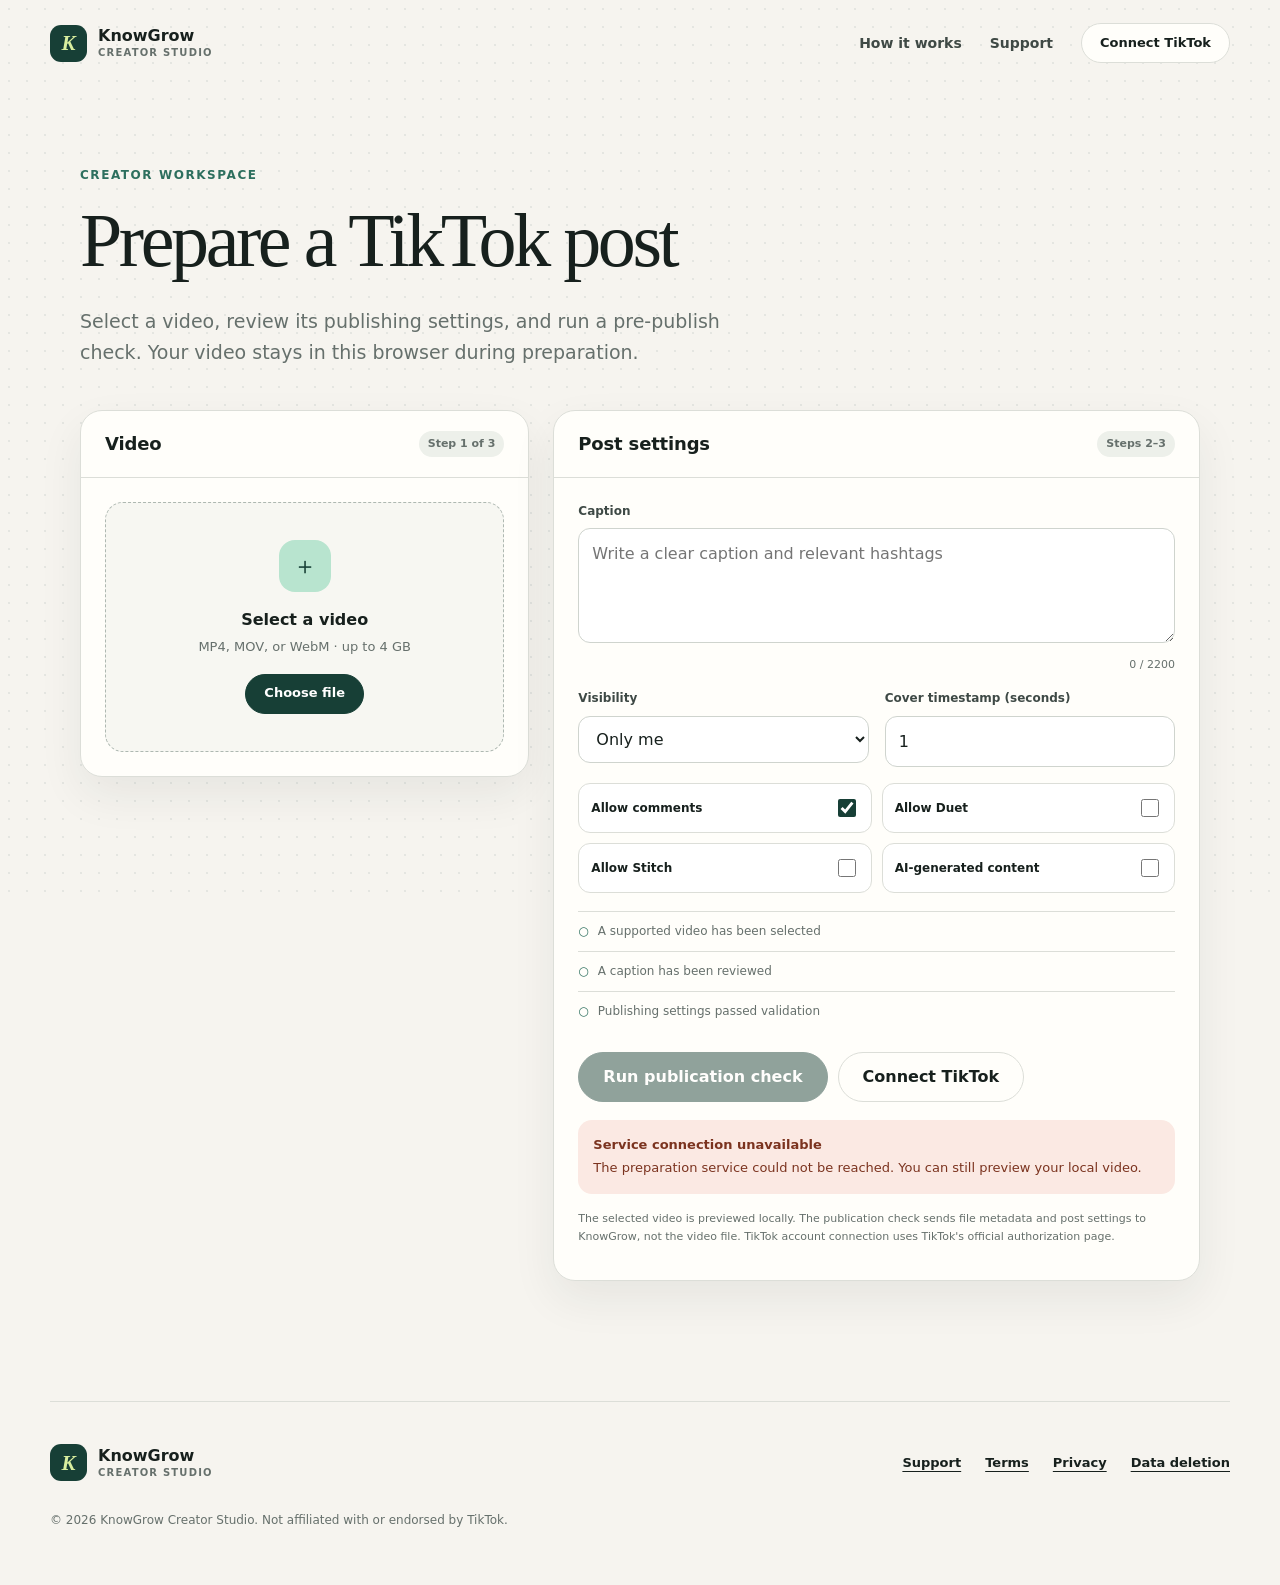
==== app/index.html @ 48f5e984 "Build public KnowGrow Creator Studio website" ====
<!doctype html>
<html lang="en">
  <head>
    <meta charset="utf-8" />
    <meta name="viewport" content="width=device-width, initial-scale=1" />
    <title>Creator Studio | KnowGrow</title>
    <meta name="description" content="Prepare, validate, and review a TikTok video before connecting your account and publishing." />
    <meta name="theme-color" content="#f6f4ef" />
    <link rel="icon" href="../favicon.svg" type="image/svg+xml" />
    <link rel="stylesheet" href="../styles.css" />
  </head>
  <body class="page-shell">
    <header class="site-header">
      <a class="brand" href="../"><span class="brand-mark">K</span><span>KnowGrow <small>Creator Studio</small></span></a>
      <nav class="site-nav" aria-label="Studio navigation">
        <a href="../#how-it-works">How it works</a>
        <a href="../support/">Support</a>
        <a class="button button-small button-secondary" href="https://tiktok-content-api.onrender.com/tiktok/oauth/start" rel="external">Connect TikTok</a>
      </nav>
    </header>

    <main class="page page-wide">
      <p class="eyebrow">Creator workspace</p>
      <h1>Prepare a TikTok post</h1>
      <p class="lead">Select a video, review its publishing settings, and run a pre-publish check. Your video stays in this browser during preparation.</p>
      <noscript><p class="noscript">JavaScript is required to preview and validate a local video.</p></noscript>

      <div class="studio-layout">
        <section class="panel" aria-labelledby="video-panel-title">
          <div class="panel-header">
            <h2 id="video-panel-title">Video</h2>
            <span class="step-pill">Step 1 of 3</span>
          </div>
          <div class="panel-body">
            <label class="drop-zone" id="dropZone" for="videoFile">
              <input id="videoFile" type="file" accept="video/mp4,video/quicktime,video/webm" />
              <span>
                <span class="upload-icon">＋</span>
                <strong>Select a video</strong>
                <p>MP4, MOV, or WebM · up to 4 GB</p>
                <span class="button button-small">Choose file</span>
              </span>
            </label>

            <div class="file-summary" id="fileSummary">
              <video class="video-preview" id="videoPreview" controls playsinline></video>
              <div class="file-meta">
                <div class="meta-item"><span>File</span><strong id="fileName">—</strong></div>
                <div class="meta-item"><span>Size</span><strong id="fileSize">—</strong></div>
                <div class="meta-item"><span>Duration</span><strong id="fileDuration">—</strong></div>
                <div class="meta-item"><span>Frame</span><strong id="fileFrame">—</strong></div>
              </div>
              <div class="action-stack">
                <button class="button button-small button-secondary" id="replaceVideo" type="button">Replace video</button>
              </div>
            </div>
          </div>
        </section>

        <section class="panel" aria-labelledby="settings-panel-title">
          <div class="panel-header">
            <h2 id="settings-panel-title">Post settings</h2>
            <span class="step-pill">Steps 2–3</span>
          </div>
          <div class="panel-body">
            <form id="postForm">
              <div class="form-grid">
                <label class="field field-full">
                  <span>Caption</span>
                  <textarea id="caption" maxlength="2200" required placeholder="Write a clear caption and relevant hashtags"></textarea>
                  <div class="character-count"><span id="captionCount">0</span> / 2200</div>
                </label>
                <label class="field">
                  <span>Visibility</span>
                  <select id="privacyLevel">
                    <option value="SELF_ONLY">Only me</option>
                    <option value="MUTUAL_FOLLOW_FRIENDS">Friends</option>
                    <option value="PUBLIC_TO_EVERYONE">Public</option>
                  </select>
                </label>
                <label class="field">
                  <span>Cover timestamp (seconds)</span>
                  <input id="coverTimestamp" type="number" min="0" step="0.1" value="1" />
                </label>

                <div class="toggle-grid">
                  <label class="toggle-card"><span>Allow comments</span><input id="allowComment" type="checkbox" checked /></label>
                  <label class="toggle-card"><span>Allow Duet</span><input id="allowDuet" type="checkbox" /></label>
                  <label class="toggle-card"><span>Allow Stitch</span><input id="allowStitch" type="checkbox" /></label>
                  <label class="toggle-card"><span>AI-generated content</span><input id="isAigc" type="checkbox" /></label>
                </div>
              </div>

              <ul class="checklist" aria-label="Publication checklist">
                <li id="checkVideo">A supported video has been selected</li>
                <li id="checkCaption">A caption has been reviewed</li>
                <li id="checkValidation">Publishing settings passed validation</li>
              </ul>

              <div class="action-stack">
                <button class="button" id="validateButton" type="submit" disabled>Run publication check</button>
                <a class="button button-secondary" id="connectButton" href="https://tiktok-content-api.onrender.com/tiktok/oauth/start" rel="external">Connect TikTok</a>
              </div>
              <div class="status-box" id="statusBox" role="status" aria-live="polite">
                <strong>Waiting for a video</strong>
                Select a video to begin the review.
              </div>
              <p class="privacy-note">The selected video is previewed locally. The publication check sends file metadata and post settings to KnowGrow, not the video file. TikTok account connection uses TikTok's official authorization page.</p>
            </form>
          </div>
        </section>
      </div>
    </main>

    <footer class="site-footer">
      <div class="brand footer-brand"><span class="brand-mark">K</span><span>KnowGrow <small>Creator Studio</small></span></div>
      <div class="footer-links"><a href="../support/">Support</a><a href="../terms/">Terms</a><a href="../privacy/">Privacy</a><a href="../data-deletion/">Data deletion</a></div>
      <p>© 2026 KnowGrow Creator Studio. Not affiliated with or endorsed by TikTok.</p>
    </footer>
    <script src="./studio.js" defer></script>
  </body>
</html>
---- styles.css ----
:root {
  color-scheme: light;
  --ink: #17201d;
  --muted: #66706c;
  --line: #dcded8;
  --paper: #f6f4ef;
  --white: #fffefa;
  --forest: #173f36;
  --mint: #b8e4cf;
  --lime: #d9ef9f;
  --orange: #f37a4a;
  --shadow: 0 30px 70px rgba(28, 48, 40, 0.12);
}

* { box-sizing: border-box; }
html { scroll-behavior: smooth; }
body {
  margin: 0;
  min-height: 100vh;
  background: var(--paper);
  color: var(--ink);
  font-family: Inter, ui-sans-serif, system-ui, -apple-system, BlinkMacSystemFont, "Segoe UI", sans-serif;
  line-height: 1.6;
}
body::before {
  position: fixed;
  inset: 0;
  z-index: -1;
  background-image: radial-gradient(rgba(23, 63, 54, 0.075) 0.8px, transparent 0.8px);
  background-size: 18px 18px;
  content: "";
  pointer-events: none;
}
a { color: inherit; text-underline-offset: 4px; }
button, input, textarea, select { font: inherit; }
button, .button { cursor: pointer; }

.site-header {
  display: flex;
  width: min(1180px, calc(100vw - 40px));
  min-height: 86px;
  align-items: center;
  justify-content: space-between;
  margin: 0 auto;
}
.brand { display: inline-flex; align-items: center; gap: 11px; font-weight: 800; line-height: 1.05; text-decoration: none; }
.brand small { display: block; margin-top: 3px; color: var(--muted); font-size: 10px; font-weight: 700; letter-spacing: .12em; text-transform: uppercase; }
.brand-mark { display: grid; width: 37px; height: 37px; place-items: center; border-radius: 11px; background: var(--forest); color: var(--lime); font-family: Georgia, serif; font-size: 21px; font-style: italic; }
.site-nav { display: flex; align-items: center; gap: 28px; }
.site-nav > a:not(.button) { color: #3f4945; font-size: 14px; font-weight: 650; text-decoration: none; }
.site-nav > a:hover { color: var(--forest); }

.button {
  display: inline-flex;
  min-height: 50px;
  align-items: center;
  justify-content: center;
  border: 1px solid var(--forest);
  border-radius: 999px;
  padding: 0 24px;
  background: var(--forest);
  color: #fff;
  font-weight: 800;
  text-decoration: none;
  transition: transform .18s ease, box-shadow .18s ease;
}
.button:hover { transform: translateY(-2px); box-shadow: 0 12px 25px rgba(23, 63, 54, .2); }
.button-small { min-height: 40px; padding: 0 18px; font-size: 13px; }
.button-secondary { border-color: var(--line); background: var(--white); color: var(--ink); }
.button-light { border-color: var(--lime); background: var(--lime); color: var(--forest); }
.button[disabled], button[disabled] { cursor: not-allowed; opacity: .48; transform: none; box-shadow: none; }
.text-link { color: var(--forest); font-weight: 800; text-decoration: none; }
.text-link span { display: inline-block; margin-left: 5px; transition: transform .18s ease; }
.text-link:hover span { transform: translateX(4px); }

.hero {
  display: grid;
  width: min(1180px, calc(100vw - 40px));
  grid-template-columns: minmax(0, .9fr) minmax(520px, 1.1fr);
  gap: 64px;
  align-items: center;
  margin: 58px auto 120px;
}
.eyebrow { margin: 0 0 18px; color: #2d6f5e; font-size: 12px; font-weight: 900; letter-spacing: .13em; text-transform: uppercase; }
h1, h2, h3, p { margin-top: 0; }
h1 { margin-bottom: 0; font-family: Georgia, "Times New Roman", serif; font-size: clamp(54px, 6vw, 82px); font-weight: 500; letter-spacing: -.045em; line-height: .98; }
h1 em { color: #2d6f5e; font-weight: 500; }
h2 { margin-bottom: 18px; font-family: Georgia, "Times New Roman", serif; font-size: clamp(38px, 4.6vw, 62px); font-weight: 500; letter-spacing: -.035em; line-height: 1.03; }
h3 { margin-bottom: 9px; font-size: 20px; line-height: 1.25; }
.lead { max-width: 650px; margin: 28px 0 0; color: var(--muted); font-size: 19px; line-height: 1.65; }
.hero-actions { display: flex; align-items: center; gap: 24px; margin-top: 34px; }
.trust-list { display: flex; flex-wrap: wrap; gap: 10px 24px; margin: 30px 0 0; padding: 0; color: var(--muted); font-size: 12px; font-weight: 700; list-style: none; }
.trust-list li::before { margin-right: 7px; color: #2d6f5e; content: "✓"; }

.product-preview { border: 1px solid #cfd5ce; border-radius: 26px; background: rgba(255, 254, 250, .92); box-shadow: var(--shadow); overflow: hidden; transform: rotate(1deg); }
.preview-header { display: flex; min-height: 66px; align-items: center; gap: 16px; border-bottom: 1px solid var(--line); padding: 0 22px; }
.preview-header strong { flex: 1; }
.preview-dots { display: flex; gap: 5px; }
.preview-dots i { width: 7px; height: 7px; border-radius: 50%; background: #c6cbc6; }
.ready-pill { border-radius: 999px; padding: 5px 10px; background: #e5f4e8; color: #256246; font-size: 11px; font-weight: 800; }
.preview-content { display: grid; grid-template-columns: .86fr 1.14fr; min-height: 480px; }
.video-card, .settings-card { padding: 28px; }
.video-card { position: relative; border-right: 1px solid var(--line); background: #eff0e9; }
.video-ratio { position: absolute; top: 38px; left: 38px; z-index: 1; border-radius: 999px; padding: 4px 9px; background: rgba(23,32,29,.78); color: white; font-size: 11px; font-weight: 800; }
.video-art { display: grid; width: 100%; aspect-ratio: 9 / 14; max-height: 360px; place-items: center; border-radius: 18px; background: radial-gradient(circle at 58% 32%, #f7c2a7 0 7%, transparent 8%), radial-gradient(circle at 43% 37%, #20362f 0 2%, transparent 3%), linear-gradient(145deg, #a5d8cb, #f4e1c6 50%, #f2ad65); }
.play-icon { display: grid; width: 48px; height: 48px; place-items: center; border-radius: 50%; background: rgba(255,255,255,.88); color: var(--forest); font-size: 14px; box-shadow: 0 8px 30px rgba(0,0,0,.16); }
.video-card strong, .video-card small { display: block; }
.video-card strong { margin-top: 15px; font-size: 13px; }
.video-card small { color: var(--muted); }
.settings-card { display: flex; flex-direction: column; }
.field-label { margin: 8px 0 7px; color: var(--muted); font-size: 11px; font-weight: 800; letter-spacing: .08em; text-transform: uppercase; }
.settings-card > p, .select-preview { min-height: 54px; margin: 0 0 15px; border: 1px solid var(--line); border-radius: 11px; padding: 13px; background: white; font-size: 13px; }
.select-preview { display: flex; align-items: center; justify-content: space-between; }
.setting-row { display: flex; justify-content: space-between; border-bottom: 1px solid var(--line); padding: 12px 2px; font-size: 13px; }
.setting-row b { color: #2d6f5e; }
.review-bar { display: flex; justify-content: space-between; margin-top: auto; border-radius: 12px; padding: 14px; background: var(--forest); color: white; font-size: 12px; }
.review-bar strong { color: var(--lime); }

.section { width: min(1180px, calc(100vw - 40px)); margin: 0 auto; padding: 110px 0; }
.section-heading { max-width: 780px; margin-bottom: 48px; }
.section-heading > p:last-child { max-width: 620px; color: var(--muted); font-size: 18px; }
.section-heading.compact { margin-bottom: 32px; }
.feature-grid { display: grid; grid-template-columns: repeat(4, 1fr); border-top: 1px solid var(--line); border-bottom: 1px solid var(--line); }
.feature-card { min-height: 300px; border-right: 1px solid var(--line); padding: 32px 26px; }
.feature-card:last-child { border: 0; }
.feature-number { display: inline-grid; width: 34px; height: 34px; place-items: center; margin-bottom: 80px; border: 1px solid #bfc6be; border-radius: 50%; color: #2d6f5e; font-size: 11px; font-weight: 900; }
.feature-card p { color: var(--muted); font-size: 14px; }

.process-section { display: grid; grid-template-columns: .9fr 1.1fr; gap: 80px; }
.process-list { margin: 0; padding: 0; list-style: none; }
.process-list li { display: grid; grid-template-columns: 48px 1fr; gap: 18px; border-top: 1px solid var(--line); padding: 24px 0; }
.process-list li:last-child { border-bottom: 1px solid var(--line); }
.process-list li > span { display: grid; width: 34px; height: 34px; place-items: center; border-radius: 10px; background: var(--mint); color: var(--forest); font-weight: 900; }
.process-list strong { font-size: 18px; }
.process-list p { margin: 4px 0 0; color: var(--muted); }

.safety-section { display: grid; grid-template-columns: .9fr 1.1fr; gap: 80px; border-radius: 28px; padding: 76px; background: var(--forest); color: white; }
.safety-section .eyebrow { color: var(--lime); }
.safety-grid { display: grid; grid-template-columns: 1fr 1fr; gap: 30px; }
.safety-grid p { color: #c9d7d2; }
.safety-grid strong { color: white; }
.cta-section { display: flex; width: min(1180px, calc(100vw - 40px)); align-items: center; justify-content: space-between; gap: 40px; margin: 120px auto; border-radius: 28px; padding: 62px; background: var(--orange); color: #241914; }
.cta-section h2 { margin-bottom: 9px; }
.cta-section p { max-width: 640px; margin-bottom: 0; }
.cta-section .eyebrow { color: #5c2a17; }

.site-footer { display: grid; width: min(1180px, calc(100vw - 40px)); grid-template-columns: 1fr auto; gap: 30px; align-items: center; margin: 0 auto; border-top: 1px solid var(--line); padding: 42px 0 54px; }
.footer-links { display: flex; flex-wrap: wrap; gap: 24px; font-size: 13px; font-weight: 700; }
.site-footer > p { grid-column: 1 / -1; margin: 0; color: var(--muted); font-size: 12px; }

/* Shared legal and support pages */
.page-shell { min-height: 100vh; }
.page { width: min(820px, calc(100vw - 40px)); margin: 0 auto; padding: 80px 0 120px; }
.page-wide { width: min(1120px, calc(100vw - 40px)); }
.page h1 { font-size: clamp(48px, 7vw, 76px); }
.page .lead { margin-bottom: 42px; }
.legal section, .support-card { margin-top: 40px; border-top: 1px solid var(--line); padding-top: 28px; }
.legal h2 { margin-bottom: 12px; font-family: inherit; font-size: 22px; font-weight: 800; letter-spacing: -.02em; }
.legal p, .support-card p, .support-card li { color: #505a56; }
.updated { margin-top: 18px; color: var(--muted); }
.back { margin-top: 56px; }
.back a { color: var(--forest); font-weight: 800; }
.support-grid { display: grid; grid-template-columns: repeat(2, 1fr); gap: 20px; }
.support-card { margin-top: 0; border: 1px solid var(--line); border-radius: 18px; padding: 26px; background: var(--white); }
.support-card h2 { margin-bottom: 8px; font-family: inherit; font-size: 21px; font-weight: 800; }

/* Creator workspace */
.studio-layout { display: grid; grid-template-columns: minmax(340px, .82fr) minmax(440px, 1.18fr); gap: 24px; align-items: start; }
.panel { border: 1px solid var(--line); border-radius: 22px; background: var(--white); box-shadow: 0 18px 45px rgba(28,48,40,.07); overflow: hidden; }
.panel-header { display: flex; align-items: center; justify-content: space-between; border-bottom: 1px solid var(--line); padding: 20px 24px; }
.panel-header h2 { margin: 0; font-family: inherit; font-size: 18px; font-weight: 850; letter-spacing: -.01em; }
.step-pill { border-radius: 999px; padding: 4px 9px; background: #edf0ea; color: var(--muted); font-size: 11px; font-weight: 800; }
.panel-body { padding: 24px; }
.drop-zone { display: grid; min-height: 250px; place-items: center; border: 1.5px dashed #aeb8b1; border-radius: 18px; padding: 30px; background: #f7f7f2; text-align: center; transition: border-color .18s, background .18s; }
.drop-zone.dragover { border-color: #2d6f5e; background: #edf7f1; }
.drop-zone input { position: absolute; width: 1px; height: 1px; opacity: 0; }
.upload-icon { display: grid; width: 52px; height: 52px; place-items: center; margin: 0 auto 15px; border-radius: 16px; background: var(--mint); color: var(--forest); font-size: 24px; font-weight: 400; }
.drop-zone strong { display: block; }
.drop-zone p { margin: 4px 0 16px; color: var(--muted); font-size: 13px; }
.file-summary { display: none; }
.file-summary.visible { display: block; }
.video-preview { width: 100%; max-height: 470px; border-radius: 16px; background: #111; }
.file-meta { display: grid; grid-template-columns: repeat(2, 1fr); gap: 10px; margin-top: 14px; }
.meta-item { border-radius: 12px; padding: 11px 13px; background: #f0f1ec; }
.meta-item span, .meta-item strong { display: block; }
.meta-item span { color: var(--muted); font-size: 10px; font-weight: 800; letter-spacing: .06em; text-transform: uppercase; }
.meta-item strong { margin-top: 2px; overflow: hidden; font-size: 12px; text-overflow: ellipsis; white-space: nowrap; }
.form-grid { display: grid; grid-template-columns: 1fr 1fr; gap: 16px; }
.field { display: block; }
.field-full { grid-column: 1 / -1; }
.field > span { display: block; margin-bottom: 7px; color: #3e4945; font-size: 12px; font-weight: 800; }
.field input, .field textarea, .field select { width: 100%; border: 1px solid #cfd4ce; border-radius: 12px; outline: none; padding: 12px 13px; background: white; color: var(--ink); }
.field textarea { min-height: 115px; resize: vertical; }
.field input:focus, .field textarea:focus, .field select:focus { border-color: #2d6f5e; box-shadow: 0 0 0 3px rgba(45,111,94,.12); }
.character-count { margin-top: 5px; color: var(--muted); font-size: 11px; text-align: right; }
.toggle-grid { display: grid; grid-template-columns: 1fr 1fr; gap: 10px; grid-column: 1 / -1; }
.toggle-card { display: flex; align-items: center; justify-content: space-between; border: 1px solid var(--line); border-radius: 12px; padding: 12px; background: white; font-size: 12px; font-weight: 750; }
.toggle-card input { width: 18px; height: 18px; accent-color: var(--forest); }
.action-stack { display: flex; flex-wrap: wrap; gap: 10px; margin-top: 20px; }
.status-box { margin-top: 18px; border-radius: 14px; padding: 15px; background: #edf0ea; color: #4a5651; font-size: 13px; }
.status-box.success { background: #e4f3e9; color: #24583f; }
.status-box.error { background: #fbe9e3; color: #7b331f; }
.status-box strong { display: block; margin-bottom: 3px; }
.checklist { margin: 18px 0 0; padding: 0; list-style: none; }
.checklist li { display: flex; gap: 9px; border-top: 1px solid var(--line); padding: 10px 0; color: var(--muted); font-size: 12px; }
.checklist li::before { color: #2d6f5e; content: "○"; }
.checklist li.done::before { content: "●"; }
.privacy-note { margin-top: 16px; color: var(--muted); font-size: 11px; }
.noscript { margin: 20px auto; border-radius: 12px; padding: 14px; background: #fbe9e3; color: #7b331f; }

@media (max-width: 960px) {
  .hero { grid-template-columns: 1fr; }
  .hero-copy { max-width: 760px; }
  .product-preview { max-width: 680px; transform: none; }
  .feature-grid { grid-template-columns: 1fr 1fr; }
  .feature-card:nth-child(2) { border-right: 0; }
  .feature-card:nth-child(-n+2) { border-bottom: 1px solid var(--line); }
  .process-section, .safety-section { grid-template-columns: 1fr; gap: 30px; }
  .studio-layout { grid-template-columns: 1fr; }
}

@media (max-width: 700px) {
  .site-header { min-height: 72px; }
  .site-nav > a:not(.button) { display: none; }
  .hero { gap: 44px; margin-top: 32px; margin-bottom: 64px; }
  h1 { font-size: clamp(45px, 14vw, 64px); }
  h2 { font-size: 38px; }
  .lead { font-size: 17px; }
  .hero-actions { align-items: flex-start; flex-direction: column; gap: 16px; }
  .preview-content { grid-template-columns: 1fr; }
  .video-card { border-right: 0; border-bottom: 1px solid var(--line); }
  .video-art { max-height: 330px; }
  .section { padding: 68px 0; }
  .feature-grid, .safety-grid, .support-grid, .form-grid, .toggle-grid { grid-template-columns: 1fr; }
  .feature-card { min-height: auto; border-right: 0; border-bottom: 1px solid var(--line); }
  .feature-card:last-child { border-bottom: 0; }
  .feature-number { margin-bottom: 36px; }
  .safety-section { width: 100%; border-radius: 0; padding: 60px 24px; }
  .cta-section { align-items: flex-start; flex-direction: column; margin: 70px auto; padding: 38px 28px; }
  .site-footer { grid-template-columns: 1fr; }
  .site-footer > p { grid-column: auto; }
  .footer-links { gap: 14px 20px; }
  .page { padding-top: 52px; }
  .field-full { grid-column: auto; }
  .toggle-grid { grid-column: auto; }
}
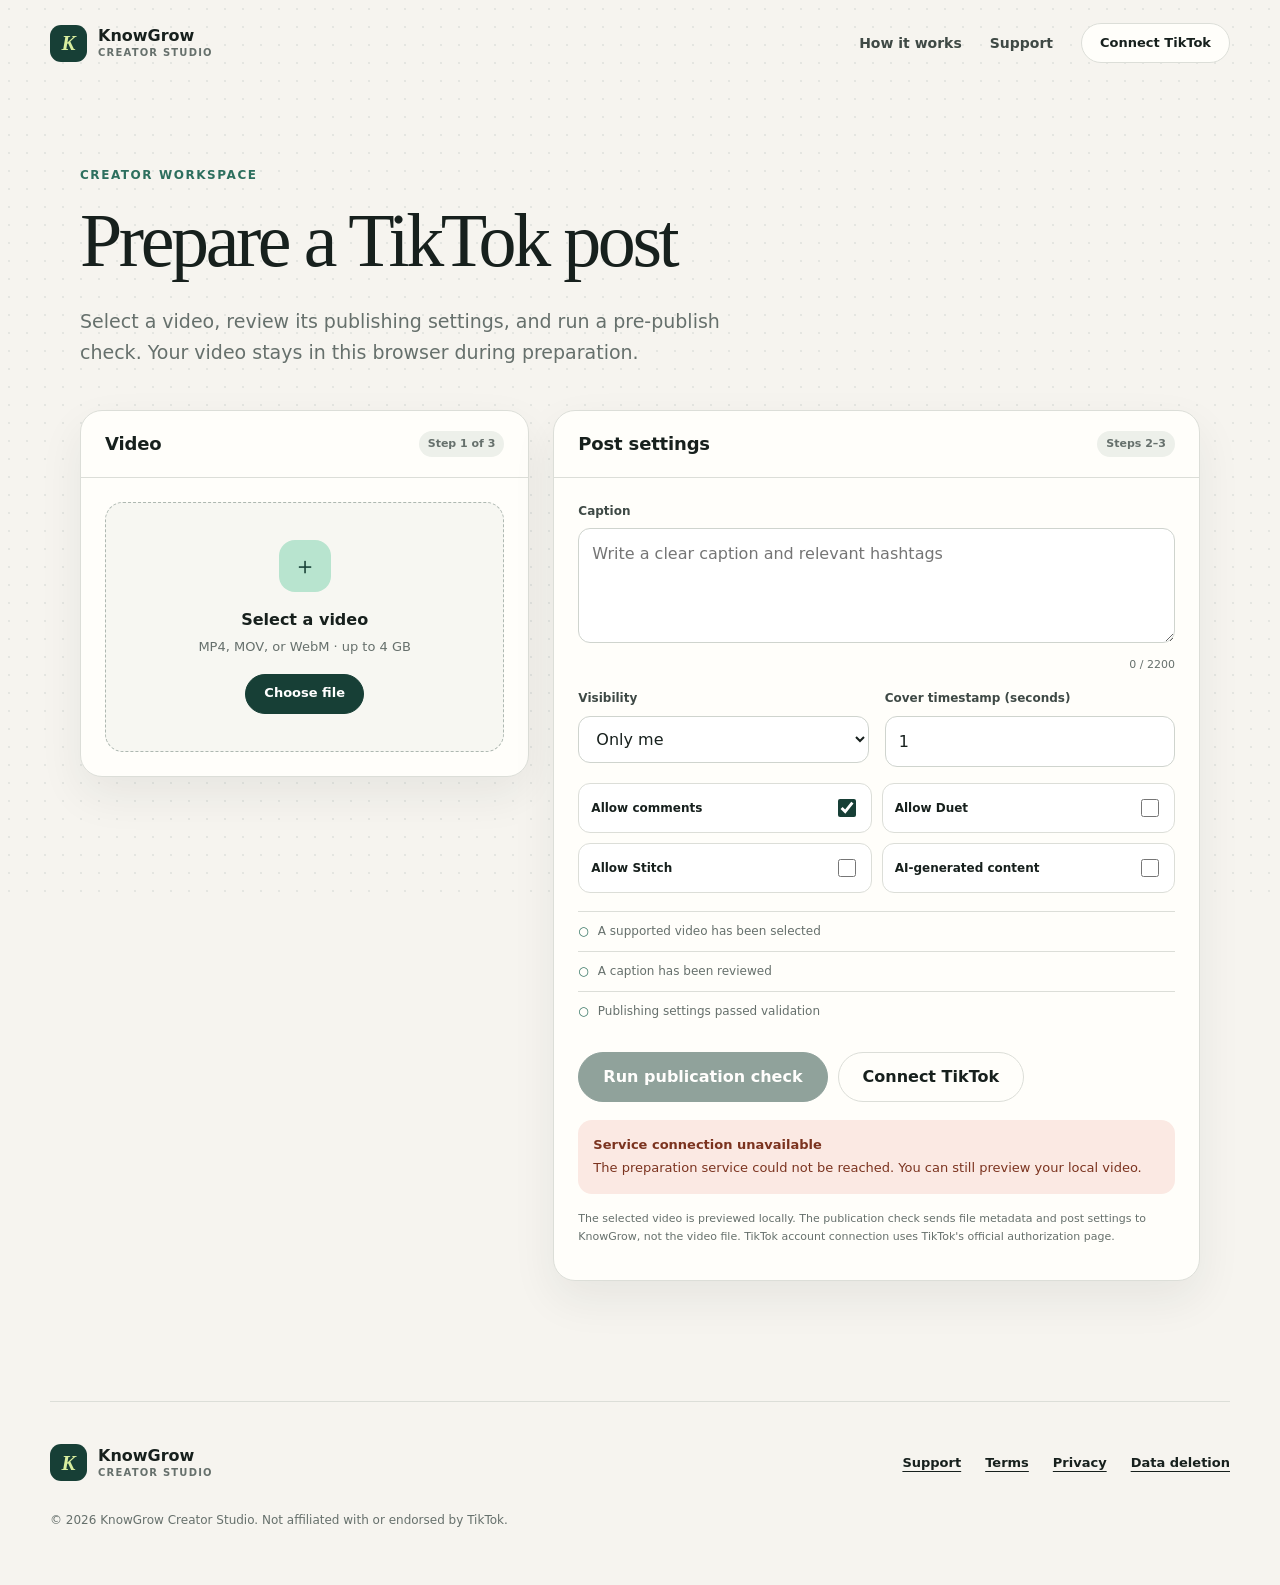
==== commit 04ae99d8: "Match page titles to TikTok app name" ====
--- a/app/index.html
+++ b/app/index.html
@@ -3,7 +3,7 @@
   <head>
     <meta charset="utf-8" />
     <meta name="viewport" content="width=device-width, initial-scale=1" />
-    <title>Creator Studio | KnowGrow</title>
+    <title>KnowGrow Creator Studio</title>
     <meta name="description" content="Prepare, validate, and review a TikTok video before connecting your account and publishing." />
     <meta name="theme-color" content="#f6f4ef" />
     <link rel="icon" href="../favicon.svg" type="image/svg+xml" />
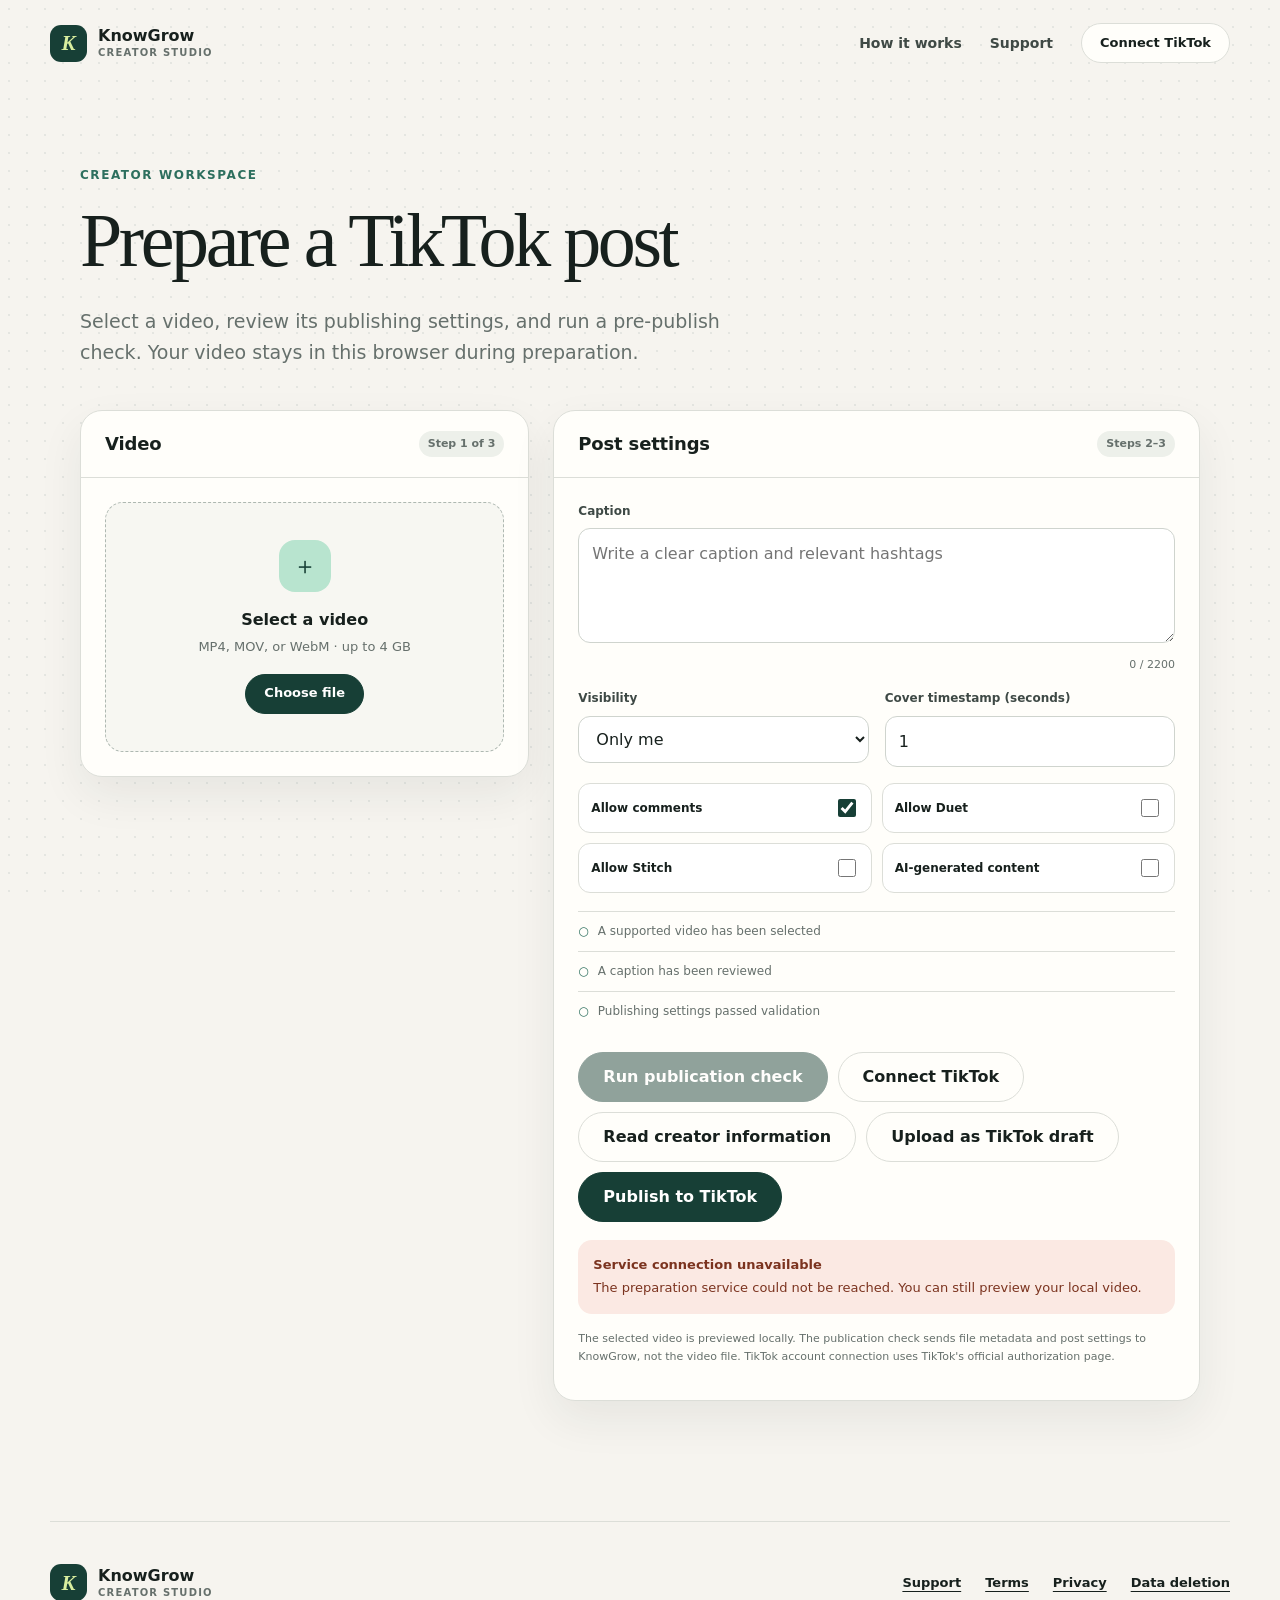
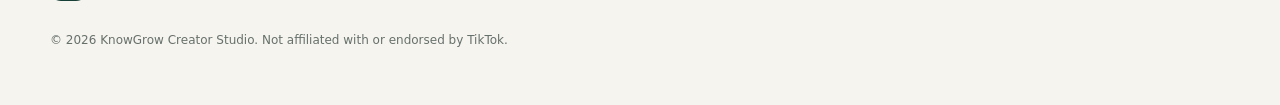
==== commit 66c861d7: "Add Sandbox upload and publish workflow" ====
--- a/app/index.html
+++ b/app/index.html
@@ -100,6 +100,9 @@
               <div class="action-stack">
                 <button class="button" id="validateButton" type="submit" disabled>Run publication check</button>
                 <a class="button button-secondary" id="connectButton" href="https://tiktok-content-api.onrender.com/tiktok/oauth/start" rel="external">Connect TikTok</a>
+                <button class="button button-secondary" id="creatorButton" type="button" hidden>Read creator information</button>
+                <button class="button button-secondary" id="uploadButton" type="button" hidden>Upload as TikTok draft</button>
+                <button class="button" id="publishButton" type="button" hidden>Publish to TikTok</button>
               </div>
               <div class="status-box" id="statusBox" role="status" aria-live="polite">
                 <strong>Waiting for a video</strong>
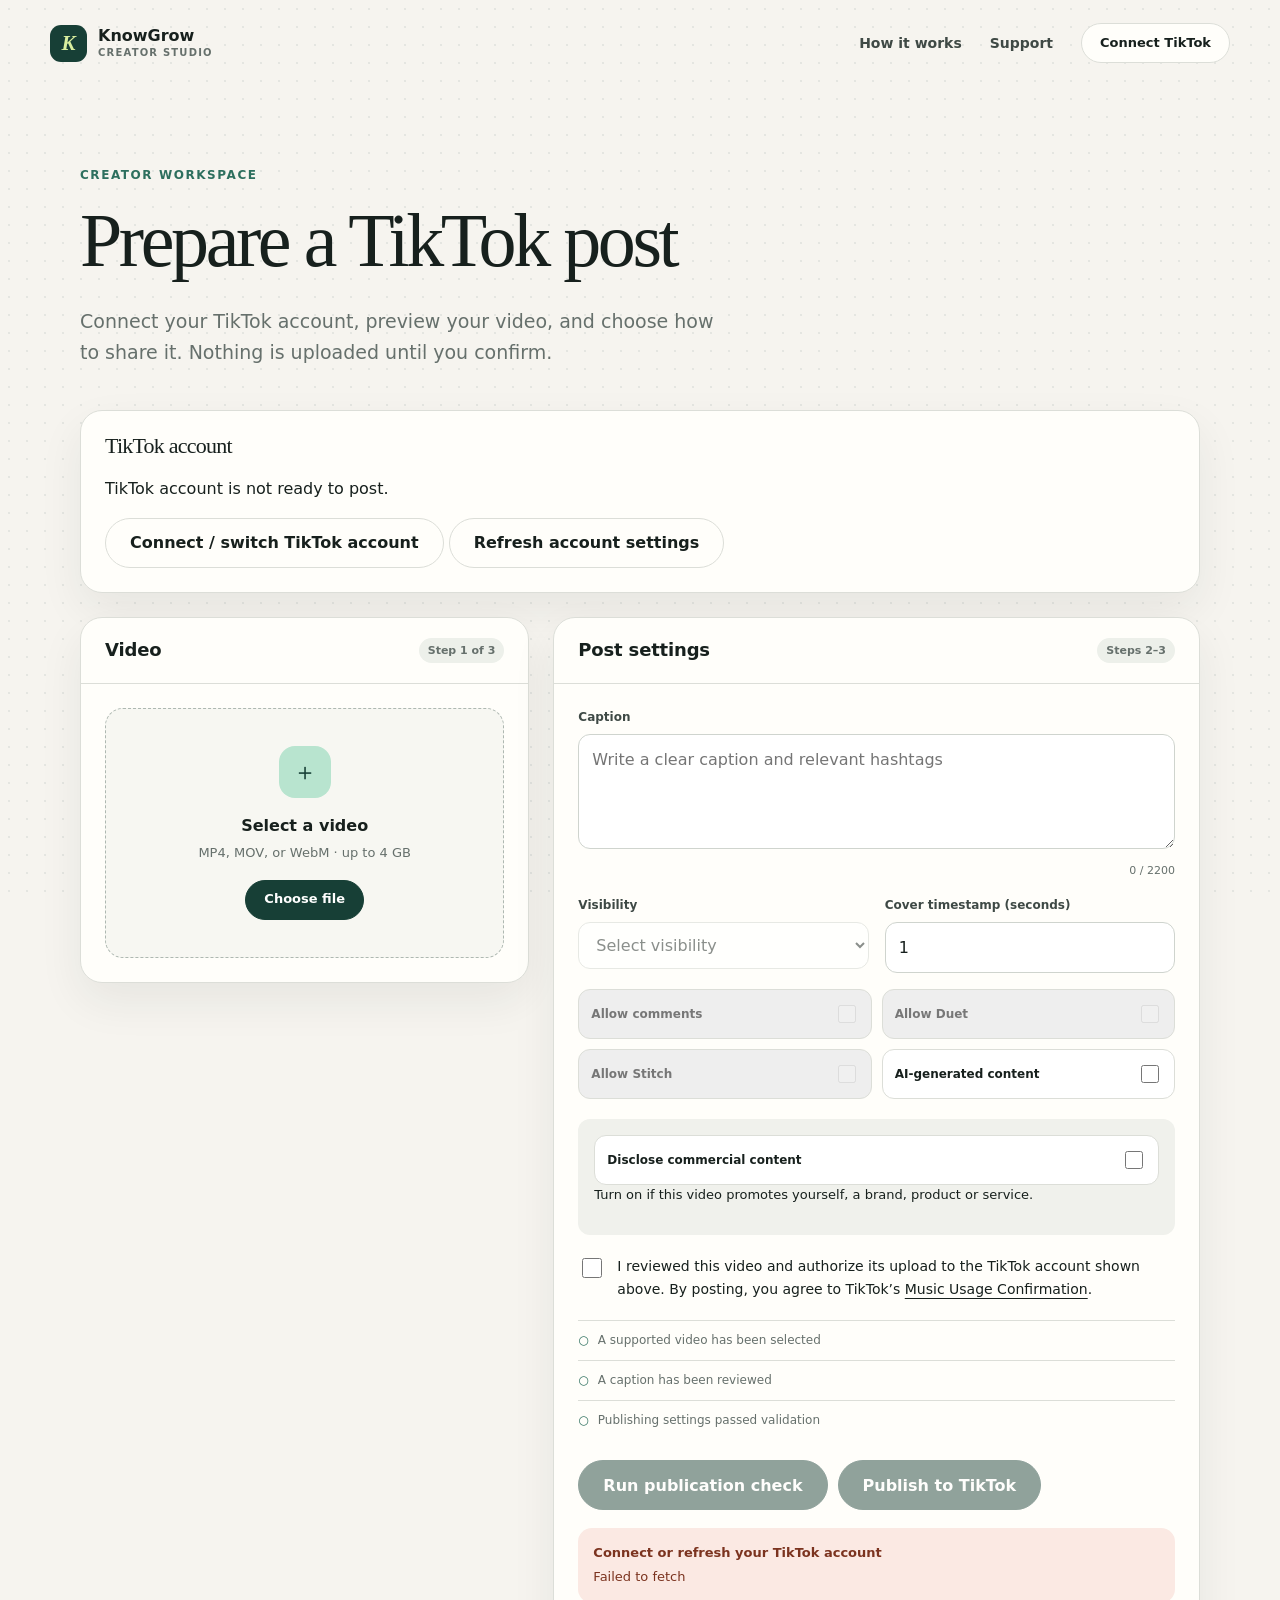
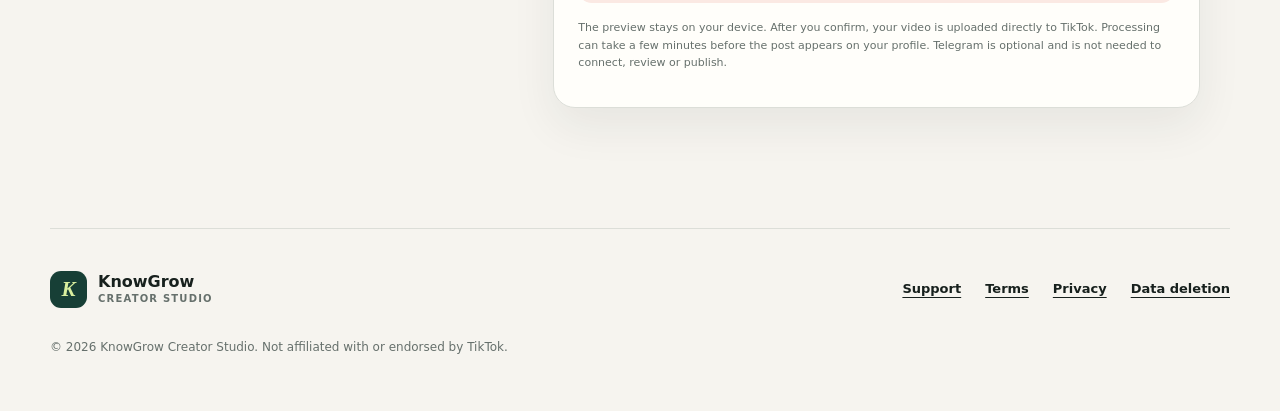
==== commit 1aab3bec: "Unify website video review and explicit TikTok publishing consent" ====
--- a/app/index.html
+++ b/app/index.html
@@ -22,9 +22,15 @@
     <main class="page page-wide">
       <p class="eyebrow">Creator workspace</p>
       <h1>Prepare a TikTok post</h1>
-      <p class="lead">Select a video, review its publishing settings, and run a pre-publish check. Your video stays in this browser during preparation.</p>
+      <p class="lead">Connect your TikTok account, preview your video, and choose how to share it. Nothing is uploaded until you confirm.</p>
       <noscript><p class="noscript">JavaScript is required to preview and validate a local video.</p></noscript>
 
+      <section class="panel account-panel" aria-labelledby="accountTitle"><div class="panel-body">
+        <h2 id="accountTitle">TikTok account</h2><p id="creatorIdentity">Connect TikTok to load your account and available publishing settings.</p>
+        <p id="creatorLimits"></p>
+        <a class="button button-secondary" id="connectButton" href="https://tiktok-content-api.onrender.com/tiktok/oauth/start">Connect / switch TikTok account</a>
+        <button class="button button-secondary" id="creatorButton" type="button">Refresh account settings</button>
+      </div></section>
       <div class="studio-layout">
         <section class="panel" aria-labelledby="video-panel-title">
           <div class="panel-header">
@@ -72,11 +78,7 @@
                 </label>
                 <label class="field">
                   <span>Visibility</span>
-                  <select id="privacyLevel">
-                    <option value="SELF_ONLY">Only me</option>
-                    <option value="MUTUAL_FOLLOW_FRIENDS">Friends</option>
-                    <option value="PUBLIC_TO_EVERYONE">Public</option>
-                  </select>
+                  <select id="privacyLevel" required disabled><option value="">Select visibility</option></select>
                 </label>
                 <label class="field">
                   <span>Cover timestamp (seconds)</span>
@@ -84,13 +86,27 @@
                 </label>
 
                 <div class="toggle-grid">
-                  <label class="toggle-card"><span>Allow comments</span><input id="allowComment" type="checkbox" checked /></label>
+                  <label class="toggle-card"><span>Allow comments</span><input id="allowComment" type="checkbox" /></label>
                   <label class="toggle-card"><span>Allow Duet</span><input id="allowDuet" type="checkbox" /></label>
                   <label class="toggle-card"><span>Allow Stitch</span><input id="allowStitch" type="checkbox" /></label>
                   <label class="toggle-card"><span>AI-generated content</span><input id="isAigc" type="checkbox" /></label>
                 </div>
               </div>
 
+              <div class="disclosure-panel">
+                <label class="toggle-card"><span>Disclose commercial content</span><input id="commercial" type="checkbox" /></label>
+                <p>Turn on if this video promotes yourself, a brand, product or service.</p>
+                <div id="brandOptions" hidden>
+                  <label class="toggle-card"><span>Your brand — your own business</span><input id="ownBrand" type="checkbox" /></label>
+                  <label class="toggle-card"><span>Branded content — another brand or third party</span><input id="branded" type="checkbox" /></label>
+                  <p id="brandHint" role="status"></p><p id="brandLabel" role="status"></p>
+                </div>
+              </div>
+              <label class="toggle-card"><span>Send to TikTok Inbox to finish editing and posting in TikTok</span><input id="draftMode" type="checkbox" /></label>
+              <p id="draftNotice" hidden>Only the video is uploaded. Choose the final caption, visibility and disclosure in TikTok. An Inbox delivery is not a published post.</p>
+              <label class="consent-row"><input id="consent" type="checkbox" />
+                <span>I reviewed this video and authorize its upload to the TikTok account shown above. <span id="policyDeclaration"></span></span>
+              </label>
               <ul class="checklist" aria-label="Publication checklist">
                 <li id="checkVideo">A supported video has been selected</li>
                 <li id="checkCaption">A caption has been reviewed</li>
@@ -99,16 +115,15 @@
 
               <div class="action-stack">
                 <button class="button" id="validateButton" type="submit" disabled>Run publication check</button>
-                <a class="button button-secondary" id="connectButton" href="https://tiktok-content-api.onrender.com/tiktok/oauth/start" rel="external">Connect TikTok</a>
-                <button class="button button-secondary" id="creatorButton" type="button" hidden>Read creator information</button>
-                <button class="button button-secondary" id="uploadButton" type="button" hidden>Upload as TikTok draft</button>
-                <button class="button" id="publishButton" type="button" hidden>Publish to TikTok</button>
+                <button class="button" id="publishButton" type="button" disabled>Publish to TikTok</button>
+                <button class="button button-secondary" id="refreshStatus" type="button" hidden>Refresh posting status</button>
+                <button class="button button-secondary" id="newPost" type="button" hidden>Prepare another post</button>
               </div>
               <div class="status-box" id="statusBox" role="status" aria-live="polite">
                 <strong>Waiting for a video</strong>
                 Select a video to begin the review.
               </div>
-              <p class="privacy-note">The selected video is previewed locally. The publication check sends file metadata and post settings to KnowGrow, not the video file. TikTok account connection uses TikTok's official authorization page.</p>
+              <p class="privacy-note">The preview stays on your device. After you confirm, your video is uploaded directly to TikTok. Processing can take a few minutes before the post appears on your profile. Telegram is optional and is not needed to connect, review or publish.</p>
             </form>
           </div>
         </section>
--- a/styles.css
+++ b/styles.css
@@ -244,3 +244,14 @@
   .field-full { grid-column: auto; }
   .toggle-grid { grid-column: auto; }
 }
+
+[hidden] { display: none !important; }
+.account-panel { margin: 24px 0; }
+.account-panel h2 { font-size: 22px; }
+.disclosure-panel { margin: 20px 0; padding: 16px; background: #f0f1ec; border-radius: 12px; }
+.disclosure-panel p, #draftNotice { font-size: 13px; }
+.consent-row { display: flex; align-items: flex-start; gap: 12px; margin: 20px 0; font-size: 14px; }
+.consent-row input { flex-shrink: 0; width: 20px; height: 20px; }
+input:disabled, select:disabled { opacity: .5; cursor: not-allowed; }
+.toggle-card:has(input:disabled) { color: #777; background: #eee; }
+button:disabled { opacity: .5; cursor: not-allowed; }
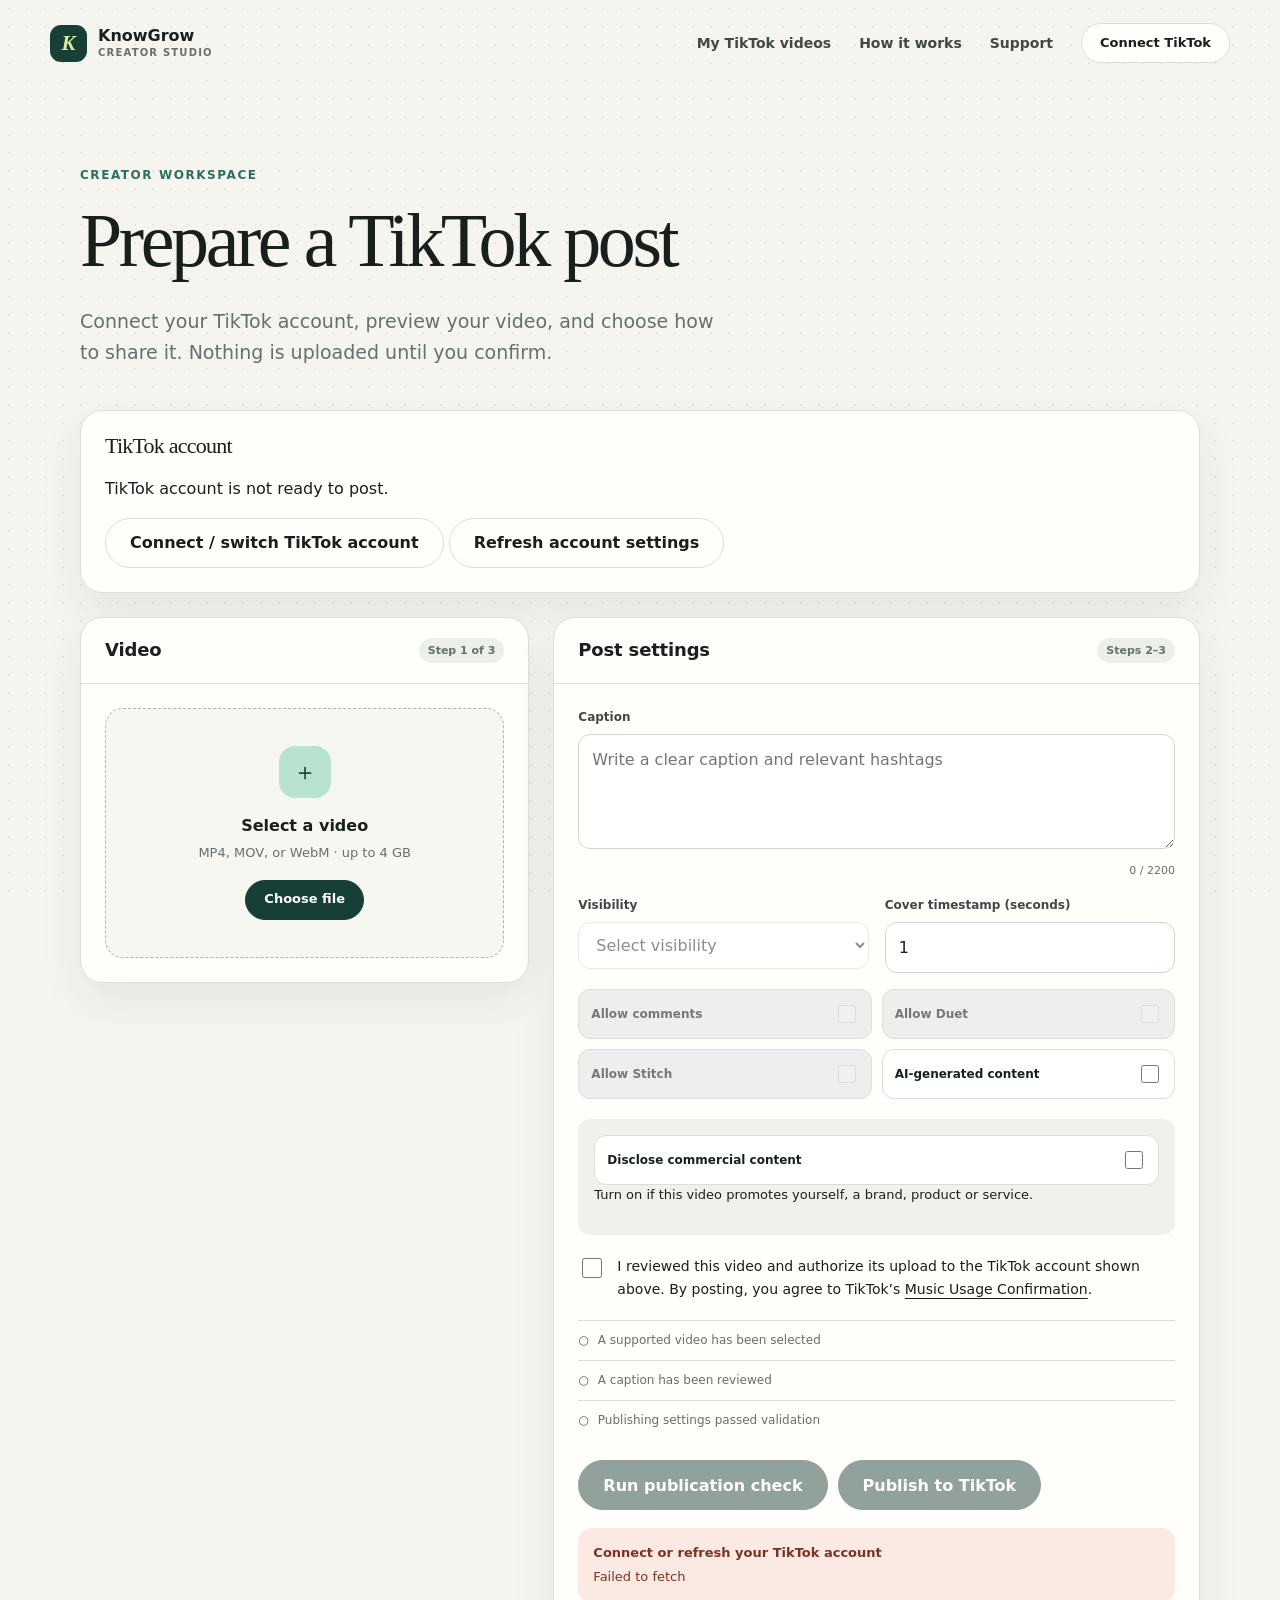
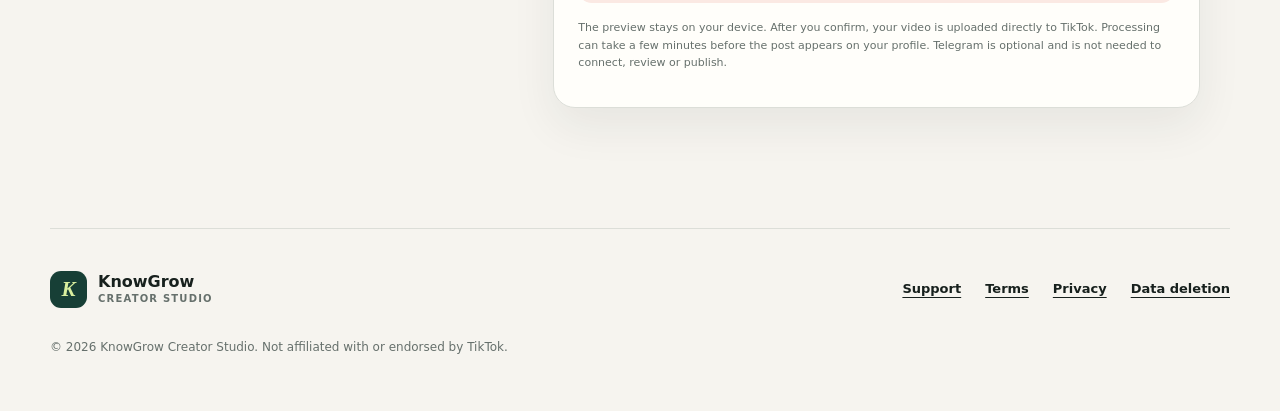
==== commit f8252cec: "Add My TikTok videos page and privacy information" ====
--- a/app/index.html
+++ b/app/index.html
@@ -12,7 +12,7 @@
   <body class="page-shell">
     <header class="site-header">
       <a class="brand" href="../"><span class="brand-mark">K</span><span>KnowGrow <small>Creator Studio</small></span></a>
-      <nav class="site-nav" aria-label="Studio navigation">
+      <nav class="site-nav" aria-label="Studio navigation"><a href="/videos/">My TikTok videos</a>
         <a href="../#how-it-works">How it works</a>
         <a href="../support/">Support</a>
         <a class="button button-small button-secondary" href="https://tiktok-content-api.onrender.com/tiktok/oauth/start" rel="external">Connect TikTok</a>
